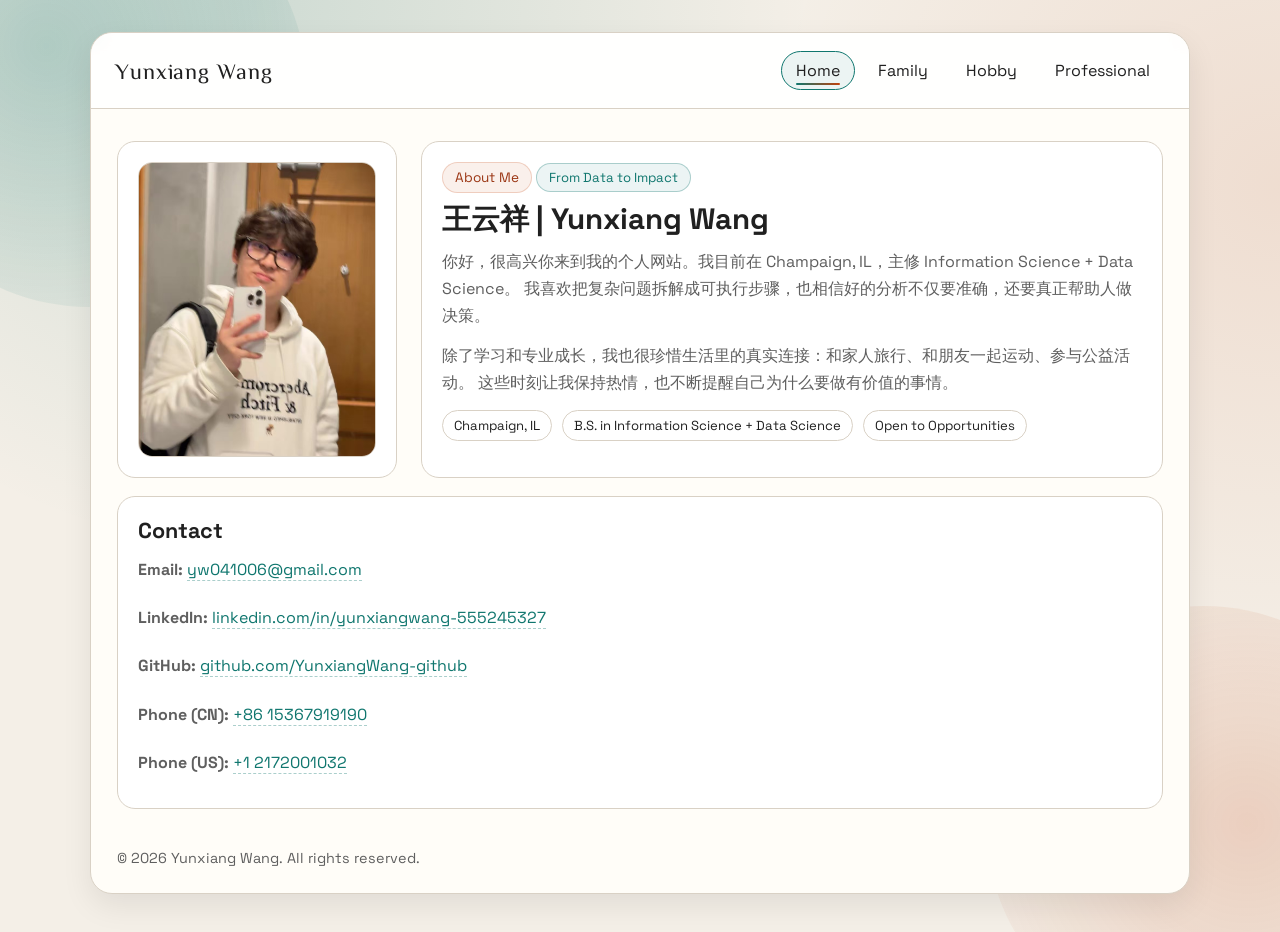
==== index.html @ 3027caf8 "Initial personal website" ====
<!doctype html>
<html lang="zh-CN">
  <head>
    <meta charset="UTF-8" />
    <meta name="viewport" content="width=device-width, initial-scale=1.0" />
    <title>Home | Yunxiang Wang</title>
    <link rel="stylesheet" href="style.css" />
  </head>
  <body>
    <div class="site-shell">
      <header class="topbar">
        <a class="brand" href="index.html">Yunxiang Wang</a>
        <nav class="nav">
          <a class="active" href="index.html">Home</a>
          <a href="family.html">Family</a>
          <a href="hobby.html">Hobby</a>
          <a href="professional.html">Professional</a>
        </nav>
      </header>

      <main class="section-stack">
        <section class="hero">
          <div class="panel fade-up">
            <img class="photo" src="assets/images/主页.jpg" alt="王云祥个人照片" />
          </div>

          <div class="panel fade-up">
            <span class="tag">About Me</span>
            <span class="title-line">From Data to Impact</span>
            <h1>王云祥 | Yunxiang Wang</h1>
            <p>
              你好，很高兴你来到我的个人网站。我目前在 Champaign, IL，主修 Information Science + Data Science。
              我喜欢把复杂问题拆解成可执行步骤，也相信好的分析不仅要准确，还要真正帮助人做决策。
            </p>
            <p>
              除了学习和专业成长，我也很珍惜生活里的真实连接：和家人旅行、和朋友一起运动、参与公益活动。
              这些时刻让我保持热情，也不断提醒自己为什么要做有价值的事情。
            </p>

            <div class="quick-pills">
              <span>Champaign, IL</span>
              <span>B.S. in Information Science + Data Science</span>
              <span>Open to Opportunities</span>
            </div>
          </div>
        </section>

        <section class="panel fade-up">
          <h2>Contact</h2>
          <div class="contact-list">
            <p><strong>Email:</strong> <a href="mailto:yw041006@gmail.com">yw041006@gmail.com</a></p>
            <p>
              <strong>LinkedIn:</strong>
              <a href="https://www.linkedin.com/in/yunxiangwang-555245327" target="_blank" rel="noreferrer"
                >linkedin.com/in/yunxiangwang-555245327</a
              >
            </p>
            <p>
              <strong>GitHub:</strong>
              <a href="https://github.com/YunxiangWang-github" target="_blank" rel="noreferrer"
                >github.com/YunxiangWang-github</a
              >
            </p>
            <p><strong>Phone (CN):</strong> <a href="tel:+8615367919190">+86 15367919190</a></p>
            <p><strong>Phone (US):</strong> <a href="tel:+12172001032">+1 2172001032</a></p>
          </div>
        </section>
      </main>

      <footer>© <span data-year></span> Yunxiang Wang. All rights reserved.</footer>
    </div>
    <script src="script.js"></script>
  </body>
</html>
---- style.css ----
@import url('https://fonts.googleapis.com/css2?family=Space+Grotesk:wght@400;500;700&family=ZCOOL+XiaoWei&display=swap');

:root {
  --bg: #f4efe7;
  --paper: #fffdf8;
  --ink: #202020;
  --accent: #0f766e;
  --accent-2: #c2410c;
  --muted: #5f5f5f;
  --line: #d9d1c5;
  --shadow: 0 12px 30px rgba(0, 0, 0, 0.08);
}

* {
  box-sizing: border-box;
}

body {
  margin: 0;
  font-family: 'Space Grotesk', -apple-system, BlinkMacSystemFont, 'Segoe UI', sans-serif;
  color: var(--ink);
  background:
    radial-gradient(circle at 20% 0%, rgba(15, 118, 110, 0.16), transparent 40%),
    radial-gradient(circle at 100% 20%, rgba(194, 65, 12, 0.1), transparent 35%),
    var(--bg);
  min-height: 100vh;
  overflow-x: hidden;
}

body::before,
body::after {
  content: '';
  position: fixed;
  width: 34vmax;
  aspect-ratio: 1 / 1;
  border-radius: 999px;
  z-index: -1;
  pointer-events: none;
  animation: floatBlob 16s ease-in-out infinite alternate;
}

body::before {
  background: radial-gradient(circle at 40% 40%, rgba(15, 118, 110, 0.22), rgba(15, 118, 110, 0));
  top: -10vmax;
  left: -10vmax;
}

body::after {
  background: radial-gradient(circle at 60% 50%, rgba(194, 65, 12, 0.18), rgba(194, 65, 12, 0));
  right: -11vmax;
  bottom: -11vmax;
  animation-duration: 18s;
}

a {
  color: inherit;
  text-decoration: none;
}

.site-shell {
  width: min(1100px, 92vw);
  margin: 32px auto;
  background: var(--paper);
  border: 1px solid var(--line);
  border-radius: 22px;
  box-shadow: var(--shadow);
  overflow: hidden;
  transform-origin: center top;
  animation: shellIn 0.55s cubic-bezier(0.16, 1, 0.3, 1);
}

.topbar {
  display: flex;
  align-items: center;
  justify-content: space-between;
  gap: 16px;
  padding: 18px 24px;
  border-bottom: 1px solid var(--line);
  background: rgba(255, 255, 255, 0.8);
  backdrop-filter: blur(8px);
  position: sticky;
  top: 0;
  z-index: 10;
}

.brand {
  font-family: 'ZCOOL XiaoWei', serif;
  font-size: 1.38rem;
  letter-spacing: 0.04em;
}

.nav {
  display: flex;
  flex-wrap: wrap;
  gap: 8px;
}

.nav a {
  padding: 8px 14px;
  border-radius: 999px;
  border: 1px solid transparent;
  transition: 0.25s ease;
  position: relative;
}

.nav a::after {
  content: '';
  position: absolute;
  left: 14px;
  right: 14px;
  bottom: 4px;
  height: 2px;
  border-radius: 999px;
  background: linear-gradient(90deg, var(--accent), var(--accent-2));
  transform: scaleX(0);
  transform-origin: left;
  transition: transform 0.28s ease;
}

.nav a:hover,
.nav a.active {
  border-color: var(--accent);
  background: rgba(15, 118, 110, 0.08);
}

.nav a:hover::after,
.nav a.active::after {
  transform: scaleX(1);
}

main {
  padding: 32px 26px 40px;
}

.panel {
  border: 1px solid var(--line);
  border-radius: 18px;
  padding: 20px;
  background: #fff;
  transition: transform 0.26s ease, box-shadow 0.26s ease;
}

.panel:hover {
  transform: translateY(-2px);
  box-shadow: 0 10px 24px rgba(32, 32, 32, 0.06);
}

.hero {
  display: grid;
  grid-template-columns: 280px 1fr;
  gap: 24px;
  align-items: stretch;
}

.photo {
  width: 100%;
  height: 100%;
  min-height: 290px;
  object-fit: cover;
  border-radius: 14px;
  border: 1px solid var(--line);
  background: linear-gradient(130deg, #fef3c7, #d1fae5);
}

.title-line {
  display: inline-block;
  margin-bottom: 8px;
  padding: 5px 12px;
  border-radius: 999px;
  font-size: 0.82rem;
  border: 1px solid rgba(15, 118, 110, 0.3);
  color: #0f766e;
  background: rgba(15, 118, 110, 0.08);
}

h1,
h2,
h3 {
  margin: 0 0 12px;
}

h1 {
  font-size: clamp(1.8rem, 2.3vw, 2.6rem);
  line-height: 1.12;
}

h2 {
  font-size: 1.35rem;
}

p {
  margin: 0 0 12px;
  color: var(--muted);
  line-height: 1.7;
}

.tag {
  display: inline-block;
  background: rgba(194, 65, 12, 0.08);
  color: #9a3412;
  border: 1px solid rgba(194, 65, 12, 0.2);
  border-radius: 999px;
  padding: 6px 12px;
  font-size: 0.85rem;
  margin-bottom: 10px;
}

.contact-list {
  display: grid;
  gap: 9px;
  margin-top: 12px;
}

.contact-list a {
  color: #0f766e;
  border-bottom: 1px dashed rgba(15, 118, 110, 0.35);
}

.quick-pills {
  display: flex;
  flex-wrap: wrap;
  gap: 10px;
  margin-top: 14px;
}

.quick-pills span {
  font-size: 0.82rem;
  padding: 6px 11px;
  border-radius: 999px;
  border: 1px solid var(--line);
  background: #fff;
}

.section-stack {
  display: grid;
  gap: 18px;
}

.carousel {
  position: relative;
  border: 1px solid var(--line);
  border-radius: 18px;
  overflow: hidden;
  background: #fff;
}

.carousel-track {
  display: flex;
  transition: transform 0.5s ease;
  will-change: transform;
}

.slide {
  min-width: 100%;
  margin: 0;
  position: relative;
}

.slide img {
  width: 100%;
  aspect-ratio: 16 / 9;
  object-fit: cover;
  display: block;
}

.slide figcaption {
  position: absolute;
  left: 14px;
  bottom: 14px;
  background: rgba(24, 24, 24, 0.6);
  color: #fff;
  padding: 8px 10px;
  border-radius: 10px;
  max-width: min(90%, 520px);
  line-height: 1.5;
  font-size: 0.92rem;
}

.carousel-btn {
  position: absolute;
  top: 50%;
  transform: translateY(-50%);
  width: 40px;
  height: 40px;
  border: none;
  border-radius: 999px;
  background: rgba(255, 255, 255, 0.9);
  box-shadow: 0 8px 18px rgba(0, 0, 0, 0.12);
  cursor: pointer;
  z-index: 2;
}

.carousel-btn.prev {
  left: 10px;
}

.carousel-btn.next {
  right: 10px;
}

.carousel-dots {
  display: flex;
  justify-content: center;
  gap: 8px;
  padding: 12px;
  background: #fff;
}

.carousel-dot {
  width: 8px;
  height: 8px;
  border-radius: 999px;
  border: none;
  background: #d4d4d4;
  cursor: pointer;
}

.carousel-dot.active {
  background: var(--accent);
}

.stack-swiper {
  position: relative;
  border: 1px solid var(--line);
  border-radius: 18px;
  background: linear-gradient(160deg, #fff, #faf7f0);
  overflow: hidden;
  padding: 12px 0 16px;
}

.stack-track {
  display: flex;
  overflow-x: auto;
  overflow-y: hidden;
  scroll-snap-type: x mandatory;
  padding: 8px 100px 10px 18px;
  gap: 0;
  scrollbar-width: none;
}

.stack-track::-webkit-scrollbar {
  display: none;
}

.stack-card {
  flex: 0 0 min(62vw, 440px);
  margin-right: -110px;
  scroll-snap-align: center;
  border-radius: 18px;
  border: 1px solid var(--line);
  background: #fff;
  box-shadow: 0 12px 24px rgba(0, 0, 0, 0.12);
  transform-origin: center;
  transition: transform 0.3s ease;
}

.stack-card:nth-child(odd) {
  transform: rotate(-2.5deg);
}

.stack-card:nth-child(even) {
  transform: rotate(2deg);
}

.stack-card:hover {
  transform: rotate(0deg) translateY(-5px);
}

.stack-card img {
  width: 100%;
  aspect-ratio: 3 / 4;
  object-fit: cover;
  display: block;
  border-radius: 18px;
}

.stack-controls {
  display: flex;
  justify-content: center;
  gap: 10px;
  margin-top: 6px;
}

.stack-btn {
  border: 1px solid var(--line);
  background: #fff;
  border-radius: 999px;
  padding: 8px 14px;
  cursor: pointer;
}

.story-strip {
  display: grid;
  grid-template-columns: repeat(auto-fit, minmax(105px, 1fr));
  gap: 10px;
}

.story-chip {
  border: 1px solid var(--line);
  border-radius: 16px;
  padding: 8px;
  background: #fff;
  text-align: center;
}

.story-chip img {
  width: 100%;
  aspect-ratio: 1 / 1;
  object-fit: cover;
  border-radius: 12px;
  border: 1px solid var(--line);
}

.story-chip p {
  margin: 8px 0 0;
  font-size: 0.82rem;
  color: #444;
}

.ig-feed {
  display: grid;
  gap: 14px;
  max-width: 760px;
  margin: 0 auto;
}

.ig-post {
  border: 1px solid var(--line);
  border-radius: 16px;
  background: #fff;
  overflow: hidden;
}

.ig-head {
  display: flex;
  align-items: center;
  gap: 10px;
  padding: 10px 12px;
  border-bottom: 1px solid #efefef;
}

.ig-avatar {
  width: 34px;
  height: 34px;
  border-radius: 999px;
  padding: 2px;
  background: conic-gradient(from 210deg, #f59e0b, #ef4444, #10b981, #f59e0b);
}

.ig-avatar span {
  display: grid;
  place-items: center;
  width: 100%;
  height: 100%;
  border-radius: 999px;
  background: #fff;
  font-size: 0.75rem;
  font-weight: 700;
}

.ig-title {
  font-size: 0.95rem;
  margin: 0;
}

.ig-sub {
  margin: 0;
  font-size: 0.8rem;
  color: #7a7a7a;
}

.ig-main {
  width: 100%;
  aspect-ratio: 4 / 3;
  object-fit: cover;
  display: block;
}

.ig-grid {
  display: grid;
  grid-template-columns: 1fr 1fr;
  gap: 8px;
  padding: 8px 8px 0;
}

.ig-grid img {
  width: 100%;
  aspect-ratio: 1 / 1;
  object-fit: cover;
  border-radius: 10px;
  border: 1px solid #ededed;
}

.ig-caption {
  padding: 10px 12px 14px;
  margin: 0;
  color: #3e3e3e;
  font-size: 0.9rem;
}

.bento {
  display: grid;
  grid-template-columns: repeat(12, 1fr);
  gap: 12px;
}

.bento-card {
  grid-column: span 4;
  border: 1px solid var(--line);
  border-radius: 14px;
  overflow: hidden;
  background: #fff;
  transition: transform 0.3s ease, box-shadow 0.3s ease;
}

.bento-card:hover {
  transform: translateY(-5px);
  box-shadow: 0 14px 25px rgba(0, 0, 0, 0.1);
}

.bento-card.wide {
  grid-column: span 6;
}

.bento-card.tall img {
  aspect-ratio: 3 / 4;
}

.bento-card img {
  width: 100%;
  aspect-ratio: 4 / 3;
  object-fit: cover;
  display: block;
}

.bento-card .meta {
  padding: 10px 12px;
}

.bento-card .meta h3 {
  font-size: 1rem;
  margin-bottom: 6px;
}

.bento-card .meta p {
  margin: 0;
  font-size: 0.92rem;
}

.profile-grid {
  display: grid;
  grid-template-columns: 1fr 1fr;
  gap: 14px;
}

.info-card {
  border: 1px solid var(--line);
  border-radius: 14px;
  padding: 14px;
  background: #fff;
}

.info-card h3 {
  margin-bottom: 7px;
}

.impact-list {
  display: grid;
  gap: 9px;
  margin-top: 8px;
}

.impact-list li {
  color: #3f3f3f;
  line-height: 1.55;
}

.strength-grid {
  display: grid;
  grid-template-columns: 1fr 1fr;
  gap: 14px;
}

.skill-cloud {
  display: flex;
  flex-wrap: wrap;
  gap: 8px;
}

.skill-cloud span {
  border-radius: 999px;
  padding: 6px 11px;
  border: 1px solid rgba(15, 118, 110, 0.35);
  background: rgba(15, 118, 110, 0.08);
  font-size: 0.84rem;
}

.resume-frame {
  border: 1px solid var(--line);
  border-radius: 16px;
  overflow: hidden;
  min-height: 640px;
  background: #fff;
}

.resume-frame iframe {
  width: 100%;
  height: 640px;
  border: 0;
}

.action-row {
  display: flex;
  flex-wrap: wrap;
  gap: 10px;
}

.action-row a {
  display: inline-flex;
  align-items: center;
  gap: 6px;
  padding: 8px 12px;
  border-radius: 999px;
  border: 1px solid var(--line);
  background: #fff;
}

.action-row a.primary {
  background: rgba(15, 118, 110, 0.1);
  border-color: rgba(15, 118, 110, 0.36);
}

footer {
  padding: 0 26px 26px;
  color: var(--muted);
  font-size: 0.9rem;
}

.fade-up {
  opacity: 1;
  transform: none;
}

.js .fade-up {
  opacity: 0;
  transform: translateY(24px);
  transition:
    opacity 0.7s cubic-bezier(0.22, 1, 0.36, 1),
    transform 0.7s cubic-bezier(0.22, 1, 0.36, 1);
  transition-delay: var(--delay, 0s);
}

.js .fade-up.is-visible {
  opacity: 1;
  transform: translateY(0);
}

body.is-leaving .site-shell {
  animation: shellOut 0.4s cubic-bezier(0.45, 0.05, 0.55, 0.95) forwards;
}

@keyframes shellIn {
  from {
    opacity: 0;
    transform: translateY(12px) scale(0.985);
  }
  to {
    opacity: 1;
    transform: translateY(0) scale(1);
  }
}

@keyframes shellOut {
  from {
    opacity: 1;
    transform: translateY(0) scale(1);
  }
  to {
    opacity: 0;
    transform: translateY(10px) scale(0.99);
  }
}

@keyframes floatBlob {
  0% {
    transform: translate3d(0, 0, 0) scale(1);
  }
  100% {
    transform: translate3d(2.4vmax, -2.8vmax, 0) scale(1.08);
  }
}

@media (prefers-reduced-motion: reduce) {
  * {
    animation: none !important;
    transition: none !important;
    scroll-behavior: auto !important;
  }

  .fade-up {
    opacity: 1;
    transform: none;
  }
}

@media (max-width: 960px) {
  .bento-card {
    grid-column: span 6;
  }

  .bento-card.wide {
    grid-column: span 12;
  }

  .profile-grid {
    grid-template-columns: 1fr;
  }

  .strength-grid {
    grid-template-columns: 1fr;
  }
}

@media (max-width: 780px) {
  .topbar {
    align-items: flex-start;
    flex-direction: column;
  }

  .hero {
    grid-template-columns: 1fr;
  }

  main {
    padding: 24px 18px 30px;
  }

  footer {
    padding: 0 18px 20px;
  }

  .carousel-btn {
    width: 34px;
    height: 34px;
  }

  .slide figcaption {
    left: 10px;
    right: 10px;
    bottom: 10px;
    max-width: none;
    font-size: 0.86rem;
  }

  .bento {
    grid-template-columns: repeat(6, 1fr);
  }

  .bento-card,
  .bento-card.wide {
    grid-column: span 6;
  }

  .resume-frame,
  .resume-frame iframe {
    min-height: 460px;
    height: 460px;
  }

  .stack-track {
    padding-right: 46px;
  }

  .stack-card {
    flex-basis: min(80vw, 340px);
    margin-right: -72px;
  }
}
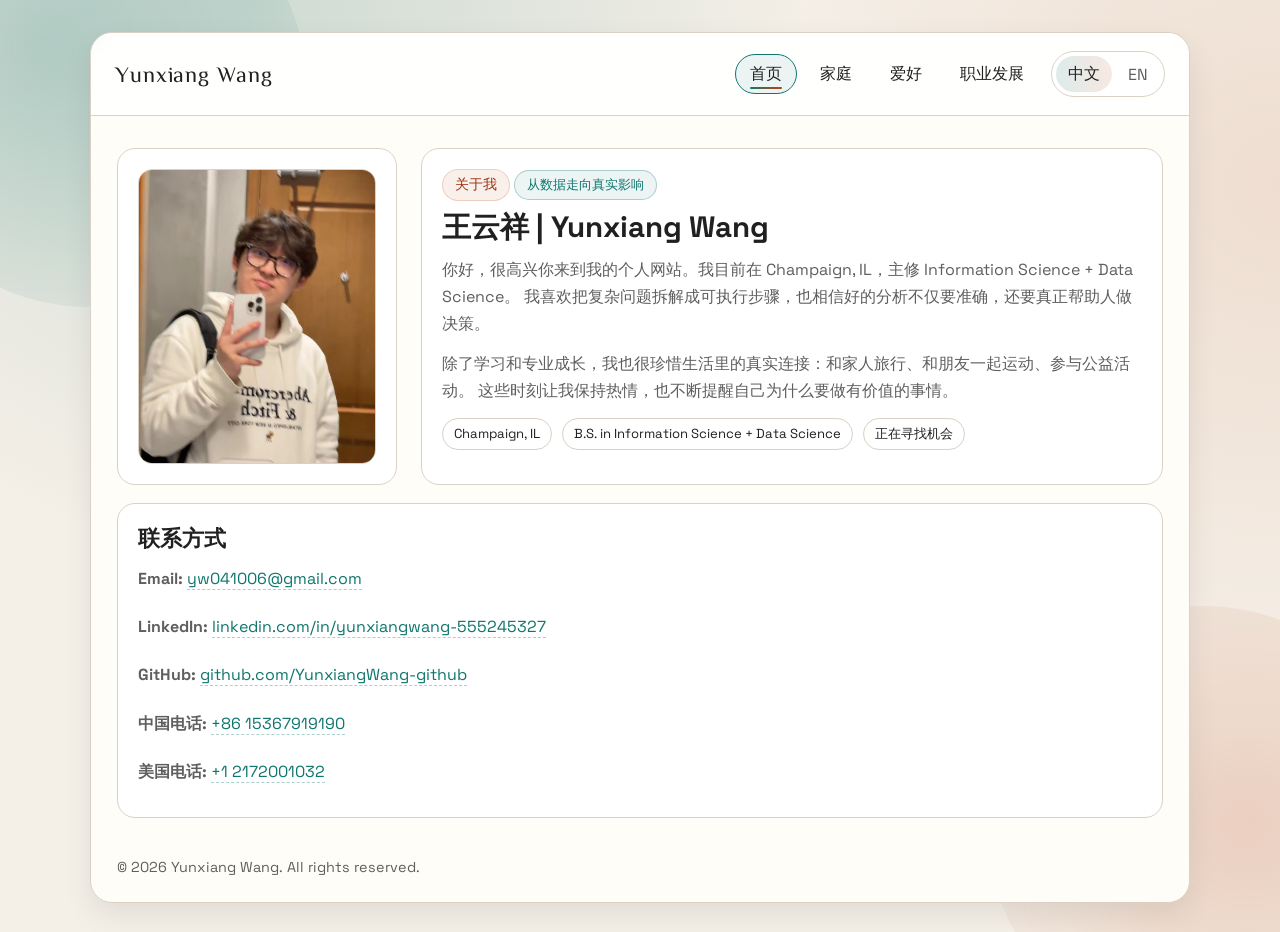
==== commit 7ded7dd1: "Add bilingual site content and English resume" ====
--- a/index.html
+++ b/index.html
@@ -10,12 +10,18 @@
     <div class="site-shell">
       <header class="topbar">
         <a class="brand" href="index.html">Yunxiang Wang</a>
-        <nav class="nav">
-          <a class="active" href="index.html">Home</a>
-          <a href="family.html">Family</a>
-          <a href="hobby.html">Hobby</a>
-          <a href="professional.html">Professional</a>
-        </nav>
+        <div class="topbar-actions">
+          <nav class="nav">
+            <a class="active" href="index.html"><span data-lang="zh">首页</span><span data-lang="en">Home</span></a>
+            <a href="family.html"><span data-lang="zh">家庭</span><span data-lang="en">Family</span></a>
+            <a href="hobby.html"><span data-lang="zh">爱好</span><span data-lang="en">Hobby</span></a>
+            <a href="professional.html"><span data-lang="zh">职业发展</span><span data-lang="en">Professional</span></a>
+          </nav>
+          <div class="lang-switch" aria-label="Language Switcher">
+            <button type="button" data-lang-toggle="zh">中文</button>
+            <button type="button" data-lang-toggle="en">EN</button>
+          </div>
+        </div>
       </header>
 
       <main class="section-stack">
@@ -25,28 +31,42 @@
           </div>
 
           <div class="panel fade-up">
-            <span class="tag">About Me</span>
-            <span class="title-line">From Data to Impact</span>
+            <span class="tag" data-lang="zh">关于我</span>
+            <span class="tag" data-lang="en">About Me</span>
+            <span class="title-line" data-lang="zh">从数据走向真实影响</span>
+            <span class="title-line" data-lang="en">From Data to Impact</span>
             <h1>王云祥 | Yunxiang Wang</h1>
-            <p>
+            <p data-lang="zh">
               你好，很高兴你来到我的个人网站。我目前在 Champaign, IL，主修 Information Science + Data Science。
               我喜欢把复杂问题拆解成可执行步骤，也相信好的分析不仅要准确，还要真正帮助人做决策。
             </p>
-            <p>
+            <p data-lang="en">
+              Welcome to my personal website. I am currently based in Champaign, Illinois, studying Information
+              Science + Data Science. I enjoy breaking complex problems into clear, executable steps, and I believe
+              strong analysis should not only be accurate but also useful for real decisions.
+            </p>
+            <p data-lang="zh">
               除了学习和专业成长，我也很珍惜生活里的真实连接：和家人旅行、和朋友一起运动、参与公益活动。
               这些时刻让我保持热情，也不断提醒自己为什么要做有价值的事情。
+            </p>
+            <p data-lang="en">
+              Beyond academics and career growth, I care a lot about the human side of life: traveling with family,
+              staying active with friends, and participating in service work. Those experiences keep me grounded and
+              remind me why meaningful work matters.
             </p>
 
             <div class="quick-pills">
               <span>Champaign, IL</span>
               <span>B.S. in Information Science + Data Science</span>
-              <span>Open to Opportunities</span>
+              <span data-lang="zh">正在寻找机会</span>
+              <span data-lang="en">Open to Opportunities</span>
             </div>
           </div>
         </section>
 
         <section class="panel fade-up">
-          <h2>Contact</h2>
+          <h2 data-lang="zh">联系方式</h2>
+          <h2 data-lang="en">Contact</h2>
           <div class="contact-list">
             <p><strong>Email:</strong> <a href="mailto:yw041006@gmail.com">yw041006@gmail.com</a></p>
             <p>
@@ -61,8 +81,8 @@
                 >github.com/YunxiangWang-github</a
               >
             </p>
-            <p><strong>Phone (CN):</strong> <a href="tel:+8615367919190">+86 15367919190</a></p>
-            <p><strong>Phone (US):</strong> <a href="tel:+12172001032">+1 2172001032</a></p>
+            <p><strong data-lang="zh">中国电话:</strong><strong data-lang="en">Phone (CN):</strong> <a href="tel:+8615367919190">+86 15367919190</a></p>
+            <p><strong data-lang="zh">美国电话:</strong><strong data-lang="en">Phone (US):</strong> <a href="tel:+12172001032">+1 2172001032</a></p>
           </div>
         </section>
       </main>
--- a/style.css
+++ b/style.css
@@ -95,6 +95,14 @@
   gap: 8px;
 }
 
+.topbar-actions {
+  display: flex;
+  align-items: center;
+  gap: 12px;
+  flex-wrap: wrap;
+  justify-content: flex-end;
+}
+
 .nav a {
   padding: 8px 14px;
   border-radius: 999px;
@@ -126,6 +134,31 @@
 .nav a:hover::after,
 .nav a.active::after {
   transform: scaleX(1);
+}
+
+.lang-switch {
+  display: inline-flex;
+  padding: 4px;
+  border-radius: 999px;
+  border: 1px solid var(--line);
+  background: rgba(255, 255, 255, 0.92);
+  gap: 4px;
+}
+
+.lang-switch button {
+  border: 0;
+  border-radius: 999px;
+  padding: 7px 12px;
+  background: transparent;
+  color: var(--muted);
+  font: inherit;
+  cursor: pointer;
+  transition: 0.2s ease;
+}
+
+.lang-switch button.active {
+  background: linear-gradient(90deg, rgba(15, 118, 110, 0.14), rgba(194, 65, 12, 0.12));
+  color: var(--ink);
 }
 
 main {
@@ -630,6 +663,20 @@
   border-color: rgba(15, 118, 110, 0.36);
 }
 
+[data-lang][hidden] {
+  display: none !important;
+}
+
+.resume-actions {
+  justify-content: space-between;
+  align-items: center;
+}
+
+.resume-note {
+  margin: 0;
+  font-size: 0.9rem;
+}
+
 footer {
   padding: 0 26px 26px;
   color: var(--muted);
@@ -727,6 +774,11 @@
     flex-direction: column;
   }
 
+  .topbar-actions {
+    width: 100%;
+    justify-content: space-between;
+  }
+
   .hero {
     grid-template-columns: 1fr;
   }
@@ -775,4 +827,9 @@
     flex-basis: min(80vw, 340px);
     margin-right: -72px;
   }
-}
+
+  .resume-actions {
+    align-items: flex-start;
+    flex-direction: column;
+  }
+}
